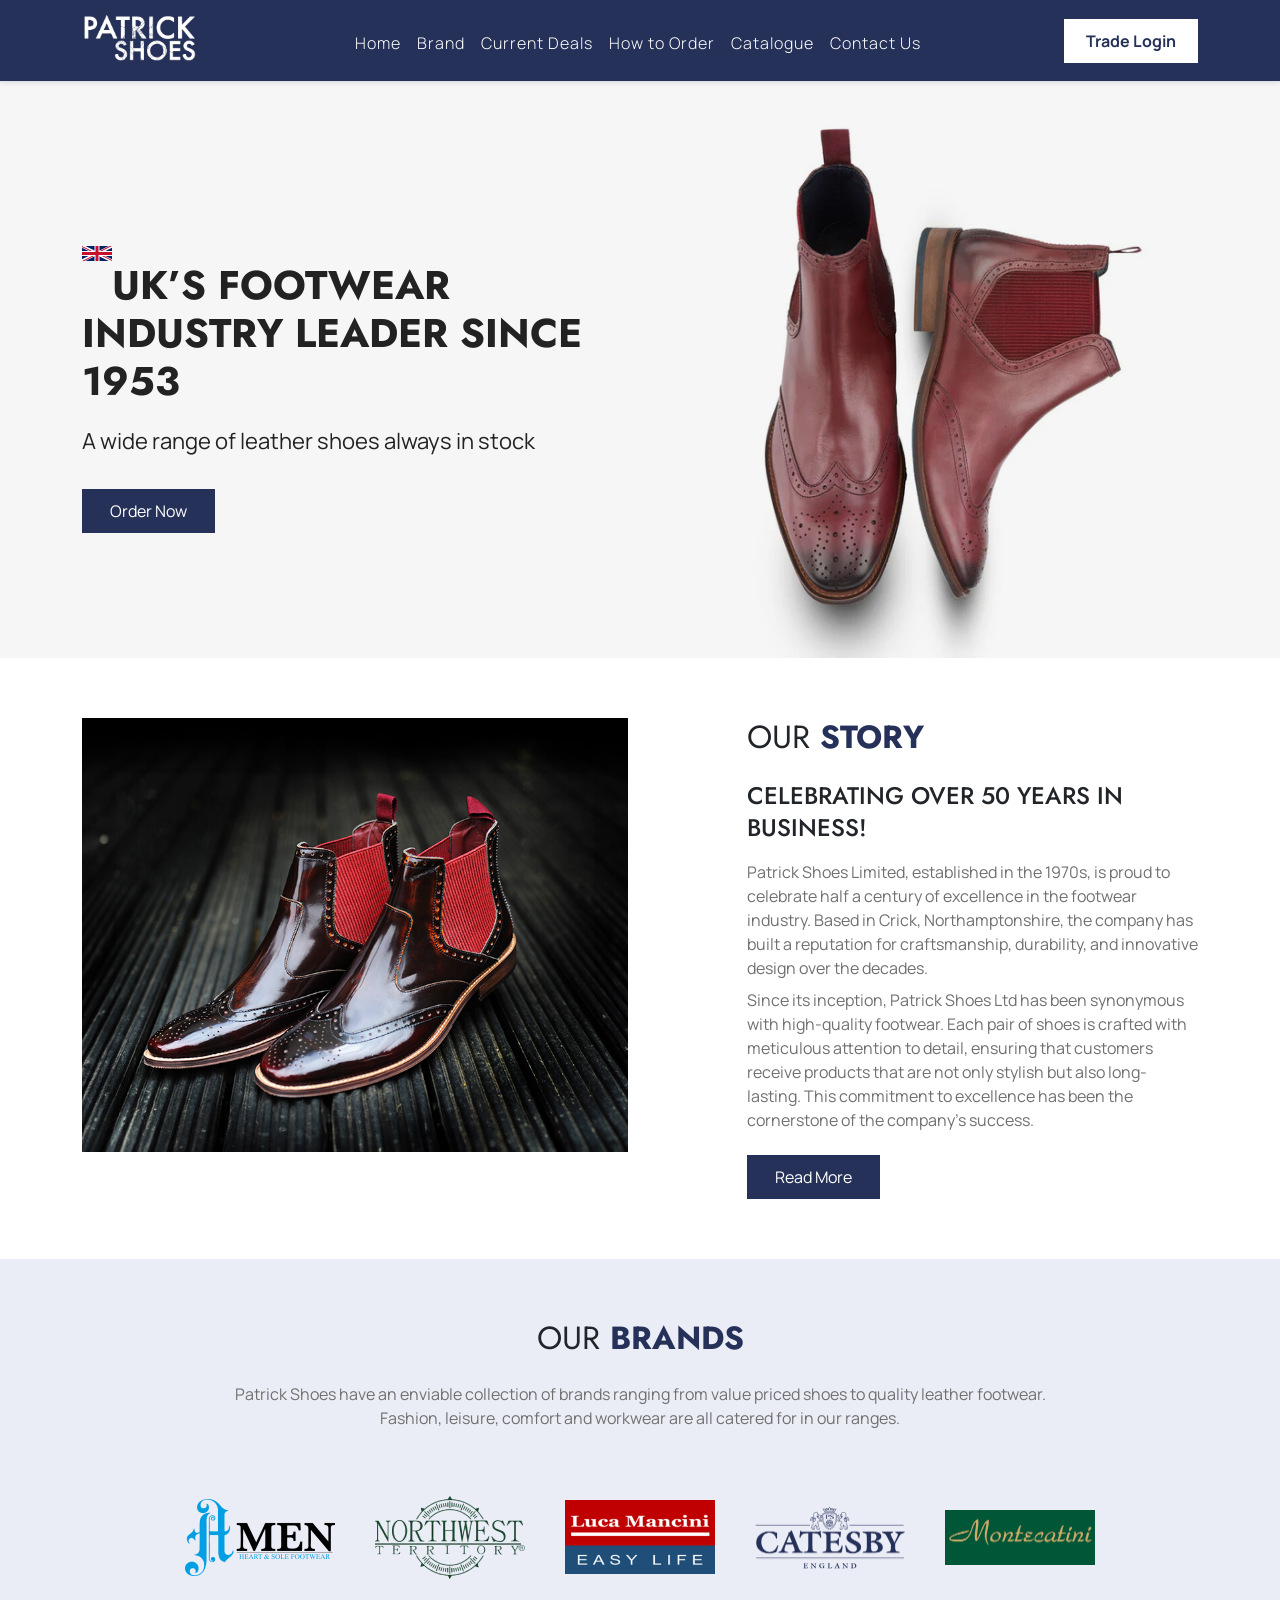
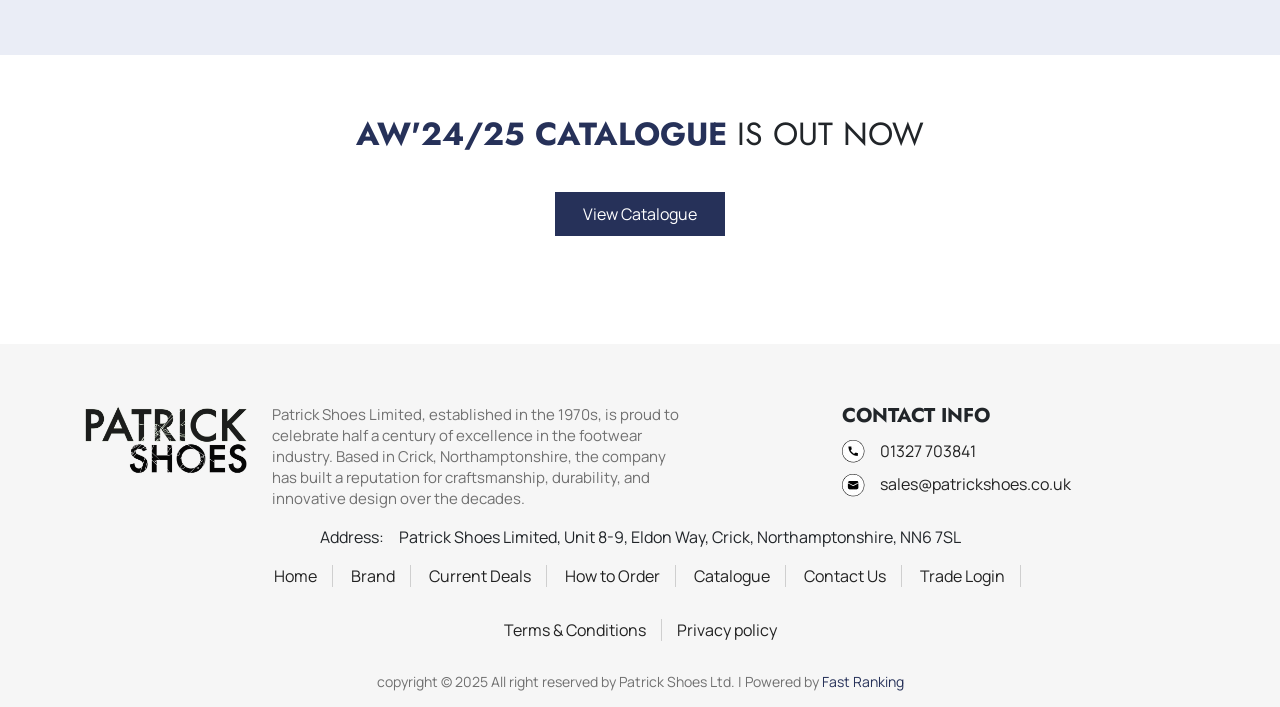
==== index.html @ e9258aca "Initial Commit" ====
<!doctype html>
<html lang="en">


<!-- Mirrored from patrickshoes.co.uk/ by HTTrack Website Copier/3.x [XR&CO'2014], Mon, 03 Nov 2025 10:37:38 GMT -->
<!-- Added by HTTrack --><meta http-equiv="content-type" content="text/html;charset=UTF-8" /><!-- /Added by HTTrack -->
<head>
  <meta charset="utf-8">
  <meta name="viewport" content="width=device-width, initial-scale=1">
  <title>Patrick Shoes</title>
  
  <link href="https://cdn.jsdelivr.net/npm/bootstrap@5.3.3/dist/css/bootstrap.min.css" rel="stylesheet"
    integrity="sha384-QWTKZyjpPEjISv5WaRU9OFeRpok6YctnYmDr5pNlyT2bRjXh0JMhjY6hW+ALEwIH" crossorigin="anonymous">
    <link rel="preconnect" href="https://fonts.googleapis.com/">
    <link rel="preconnect" href="https://fonts.gstatic.com/" crossorigin>
    <link href="https://fonts.googleapis.com/css2?family=Jost:ital,wght@0,100..900;1,100..900&amp;display=swap" rel="stylesheet">
    <link href="https://fonts.googleapis.com/css2?family=Manrope:wght@200..800&amp;display=swap" rel="stylesheet">

  <link rel="stylesheet" href="assets/css/style.css">
  
  <!--Favicon-->
  <link rel="icon" type="image/x-icon" href="assets/img/patrick-shoes-favicon.ico">

  <link rel="stylesheet" href="https://cdnjs.cloudflare.com/ajax/libs/font-awesome/6.6.0/css/all.min.css"
    integrity="sha512-Kc323vGBEqzTmouAECnVceyQqyqdsSiqLQISBL29aUW4U/M7pSPA/gEUZQqv1cwx4OnYxTxve5UMg5GT6L4JJg=="
    crossorigin="anonymous" referrerpolicy="no-referrer" />

  <link rel="stylesheet" href="https://cdnjs.cloudflare.com/ajax/libs/OwlCarousel2/2.3.4/assets/owl.carousel.min.css"
    integrity="sha512-tS3S5qG0BlhnQROyJXvNjeEM4UpMXHrQfTGmbQ1gKmelCxlSEBUaxhRBj/EFTzpbP4RVSrpEikbmdJobCvhE3g=="
    crossorigin="anonymous" referrerpolicy="no-referrer" />
  <link rel="stylesheet"
    href="https://cdnjs.cloudflare.com/ajax/libs/OwlCarousel2/2.3.4/assets/owl.theme.default.min.css"
    integrity="sha512-sMXtMNL1zRzolHYKEujM2AqCLUR9F2C4/05cdbxjjLSRvMQIciEPCQZo++nk7go3BtSuK9kfa/s+a4f4i5pLkw=="
    crossorigin="anonymous" referrerpolicy="no-referrer" />
</head>

<body>

  <header>
    <div class="top_header">
      <div class="container">
        <div class="row">
          <div class="col-6"></div>
          <div class="col-6"></div>
        </div>
      </div>
    </div>
    <div class="main_header">
      <nav class="navbar navbar-expand-lg border-bottom shadow-sm">
        <div class="container">
          <a class="navbar-brand" href="index.html"><img src="assets/img/Patrick-Shoes-logo.png" alt="logo"></a>
          <button class="navbar-toggler" type="button" data-bs-toggle="collapse"
            data-bs-target="#navbarSupportedContent" aria-controls="navbarSupportedContent" aria-expanded="false"
            aria-label="Toggle navigation">
            <span class="navbar-toggler-icon"></span>
          </button>
          <div class="collapse navbar-collapse" id="navbarSupportedContent">
            <ul class="navbar-nav m-auto mb-2 mb-lg-0">
              <li class="nav-item">
                <a class="nav-link" aria-current="page" href="index.html">Home</a>
              </li>
              <li class="nav-item">
                <a class="nav-link" href="brand.html">Brand</a>
              </li>
              <li class="nav-item">
                <a class="nav-link" href="current-deals.html">Current Deals</a>
              </li>
              <li class="nav-item">
                  <a class="nav-link" href="how-to-order.html">How to Order</a>
              </li>
              <li class="nav-item">
                  <a class="nav-link" href="catalogue.html">Catalogue</a>
              </li>
              <li class="nav-item">
                  <a class="nav-link" href="contact-us.html">Contact Us</a>
              </li>
            </ul>
            <a href="trade-login.html" class="header_cta_btn">Trade Login</a>
          </div>
        </div>
      </nav>
    </div>
  </header>
  <section class="hero_banner">
    <div class="container">
      <div class="row">
        <div class="col-xl-6 col-lg-6 col-md-6 col-sm-12 col-xs-12 align-content-center">
          <div class="hero-banner-content">
            <span class="uk-icon"><img src="assets/img/Flag_of_the_United_Kingdom.svg" alt="uk flag" class="img-fluid"></span>
            <h1 class="hero-title"><span class="uk-icon"></span>UK’s FOOTWEAR INDUSTRY LEADER Since 1953</h1>
            <!--<span class="since">Since 1953</span>-->
            <p class="hero-subtitle">A wide range of leather shoes always in stock</p>

            <a href="trade-login.html" class="custom-btn">Order Now</a>
          </div>
        </div>
        <div class="col-xl-6 col-lg-6 col-md-6 col-sm-12 col-xs-12">
          <img src="assets/img/patrickshoes-banner.webp" alt="amen-shoes" class="img-fluid hero-banner-image">
        </div>
      </div>
    </div>
  </section>

  <section class="about_us sec_padding">
    <div class="container">
      <div class="row justify-content-between">
        <div class="col-xl-6 col-lg-12 col-md-12 col-sm-12">
          <div class="about-image">
            <figure><img src="assets/img/catesby-1.jpg" alt="about us" class="img-fluid"></figure>
          </div>
        </div>
        <div class="col-xl-5 col-lg-12 col-md-12 col-sm-12 align-content-center">
          <div class="about-content">
            <h2 class="sec_title pb-3">Our <strong>Story</strong></h2>
            <h3 class="about-heading-h3 pb-2">Celebrating Over 50 Years In Business!</h3>
            <p>
              Patrick Shoes Limited, established in the 1970s, is proud to celebrate half a century of excellence in the
              footwear industry. Based in Crick, Northamptonshire, the company has built a reputation for craftsmanship,
              durability, and innovative design over the decades.
            </p>
            <p>
              Since its inception, Patrick Shoes Ltd has been synonymous with high-quality footwear. Each pair of shoes is
              crafted with meticulous attention to detail, ensuring that customers receive products that are not only
              stylish but also long-lasting. This commitment to excellence has been the cornerstone of the company's
              success.
            </p>

            <a href="about-us.html" class="custom-btn">Read More</a>
          </div>
        </div>
      </div>
    </div>
  </section>

  <section class="our_partner">
    <div class="container">
      <div class="row justify-content-center">
        <div class="col-9 text-center">
          <h2 class="sec_title pb-3">Our <strong>Brands</strong></h2>
          <p>Patrick Shoes have an enviable collection of brands ranging from value priced shoes to quality leather footwear. Fashion, leisure, comfort and workwear are all catered for in our ranges.</p>
        </div>
      </div>

      <div class="row justify-content-center">
        <div class="col-xl-2 col-lg-3 col-md-4 col-sm-6 col-xs-6 align-content-center">
          <div class="brand_logo">
            <figure>
              <img src="assets/img/brands/amen.webp" alt="brand logo" class="img-fluid brands-logo">
            </figure>
          </div>
        </div>
        <div class="col-xl-2 col-lg-3 col-md-4 col-sm-6 col-xs-6 align-content-center">
          <div class="brand_logo">
            <figure>
              <img src="assets/img/brands/northwest-territory.webp" alt="brand logo" class="img-fluid brands-logo">
            </figure>
          </div>
        </div>
        <div class="col-xl-2 col-lg-3 col-md-4 col-sm-6 col-xs-6 align-content-center">
          <div class="brand_logo">
            <figure>
              <img src="assets/img/brands/luca-mancini.webp" alt="brand logo" class="img-fluid brands-logo">
            </figure>
          </div>
        </div>
        <div class="col-xl-2 col-lg-3 col-md-4 col-sm-6 col-xs-6 align-content-center">
          <div class="brand_logo">
            <figure>
              <img src="assets/img/brands/catesby.webp" alt="brand logo" class="img-fluid brands-logo">
            </figure>
          </div>
        </div>
        <div class="col-xl-2 col-lg-3 col-md-4 col-sm-6 col-xs-6 align-content-center">
          <div class="brand_logo">
            <figure>
              <img src="assets/img/brands/MONTECATINI.webp" alt="brand logo" class="img-fluid brands-logo">
            </figure>
          </div>
        </div>
      </div>
    </div>
  </section>

  <section class="brochure_section sec_padding">
    <div class="container">

      <div class="row mb-5">
        <div class="sec-heading text-center">
          <h2 class="sec_title pb-3"><strong>AW'24/25 Catalogue</strong> is out now</h2>
          <a href="catalogue-2.html" class="custom-btn text-center">View
            Catalogue</a>
        </div>
      </div>

    </div>
  </section>



<footer>
    <div class="container">
      <div class="row">
        <div class="col-xl-8 col-lg-8 col-md-6 col-sm-12">
          <div class="footer_content">
            <div class="row">
              <div class="col-xl-3 col-lg-3 col-md-12 col-sm-12">
                <a href="index.html" class="footer_logo">
                  <img src="assets/img/Patrick-Shoes-logo.jpg" alt="logo" class="img-fluid w-100">
                </a>
              </div>
              <div class="col-xl-7 col-lg-12 col-md-12 col-sm-12">
                <div class="footer_brand_info">
                  <p>
                    Patrick Shoes Limited, established in the 1970s, is proud to celebrate half a
                    century of excellence in the footwear industry. Based in Crick,
                    Northamptonshire, the company has built a reputation for craftsmanship,
                    durability, and innovative design over the decades.
                  </p>
                </div>
              </div>
            </div>
          </div>
        </div>
        <div class="col-xl-4 col-lg-4 col-md-6 col-sm-12">
          <div class="contact_info">
            <h5 class="footer_sub-title">Contact Info</h3>

              <ul class="contact_info_list">
                <li class="footer-link">
                  <a href="tel:01327703841" class="phone-number link">
                    <span class="icon">
                      <img src="assets/img/call_icon.webp" alt="call icon" class="img-fluid">
                    </span>
                    <span class="text">01327 703841</span>
                  </a>
                </li>
                <li class="footer-link">
                  <a href="mailto:sales@patrickshoes.co.uk" class="email-id link">
                    <span class="icon">
                      <img src="assets/img/email_icon.webp" alt="email icon" class="img-fluid">
                    </span>
                    <span class="text">sales@patrickshoes.co.uk</span>
                  </a>
                </li>
              </ul>
          </div>
        </div>
        <div class="location">
          <span class="icon">
            Address:
          </span>
          <span class="text">Patrick Shoes Limited, Unit 8-9, Eldon Way, Crick, Northamptonshire, NN6 7SL</span>
        </div>
        <div class="footer_menu">
          <span><a href="index.html" class="footer_link">Home</a></span>
          <span><a href="brand.html" class="footer_link">Brand</a></span>
           <span><a href="current-deals.html" class="footer_link">Current Deals</a></span> 
          <span><a href="how-to-order.html" class="footer_link">How to Order</a></span>
          <span><a href="catalogue.html" class="footer_link">Catalogue</a></span>
          <span><a href="contact-us.html" class="footer_link">Contact Us</a></span>
          <span><a href="trade-login.html" class="footer_link">Trade Login</a></span>
          <span class="for-mob"><a href="terms-and-conditions.html" class="footer_link">Terms & Conditions</a></span>
          <span class="for-mob"><a href="privacy-policy.html" class="footer_link">Privacy Policy</a></span>
      </div>
        <p class="text-center for-desk footer_menu span"><span><a class="footer_link" href="terms-and-conditions.html">Terms & Conditions</a></span><span><a class="footer_link" href="privacy-policy.html">Privacy policy</a></span></p>
        <div class="footer_copyright">
          <p>copyright &#169; 2025 All right reserved by Patrick Shoes Ltd. | Powered by <a
              href="https://fastranking.co.uk/" class="powered_by" target="_blank">Fast Ranking</a></p>
        </div>
      </div>
    </div>
  </footer>

  <script src="https://cdn.jsdelivr.net/npm/bootstrap@5.3.3/dist/js/bootstrap.bundle.min.js"
    integrity="sha384-YvpcrYf0tY3lHB60NNkmXc5s9fDVZLESaAA55NDzOxhy9GkcIdslK1eN7N6jIeHz"
    crossorigin="anonymous"></script>
  <script src="https://cdnjs.cloudflare.com/ajax/libs/jquery/3.7.1/jquery.min.js"
    integrity="sha512-v2CJ7UaYy4JwqLDIrZUI/4hqeoQieOmAZNXBeQyjo21dadnwR+8ZaIJVT8EE2iyI61OV8e6M8PP2/4hpQINQ/g=="
    crossorigin="anonymous" referrerpolicy="no-referrer"></script>
  <script src="https://cdnjs.cloudflare.com/ajax/libs/OwlCarousel2/2.3.4/owl.carousel.min.js"
    integrity="sha512-bPs7Ae6pVvhOSiIcyUClR7/q2OAsRiovw4vAkX+zJbw3ShAeeqezq50RIIcIURq7Oa20rW2n2q+fyXBNcU9lrw=="
    crossorigin="anonymous" referrerpolicy="no-referrer"></script>
    <script src="assets/js/script.js"></script>
</body>


<!-- Mirrored from patrickshoes.co.uk/ by HTTrack Website Copier/3.x [XR&CO'2014], Mon, 03 Nov 2025 10:37:48 GMT -->
</html>
---- assets/css/style.css ----
*{
    margin: 0;
    padding: 0;
}
body{
  font-family: "Manrope", sans-serif;
  font-optical-sizing: auto;
  font-weight: normal;
  font-style: normal;
}

.sec_padding{
    padding-top: 60px;
}
.sec_title{
    font-weight: 400;
}
.sec_title strong{
    color: #263159;
}
p{
    color: #707070;
}
h1, h2, h3, h4, h5, h6{
    font-family: "Jost", sans-serif;
    text-transform: uppercase;
}

header{
    transition: ease-in-out 0.5s;
    background-color: #263159;
}
.scrolled header{
    position: fixed;
    background-color: #263159;
    width: 100%;
    top: 0;
    z-index: 9;
    transform: translateY(0%);
    transition: ease-in-out 0.5s;
}

.navbar-brand img{
    height: 55px;
}
.navbar-toggler{
    border-radius: 0;
}
.navbar-toggler:focus{
    box-shadow: none;
}
.nav-link{
    color: white;
    font-weight: 300;
    letter-spacing: 1px;
}
.nav-link:focus, .nav-link:hover{
    color: #fff;
}
.navbar-toggler{
    border: 0px solid;
}
.navbar-toggler-icon{
    background-image: url(../img/menu-icon.svg);
}
@media (max-width: 991px){
    .navbar-collapse{
        padding-bottom: 40px;
    }
    .navbar-nav{
        padding-bottom: 23px;
        padding-top: 30px;
    }
}
.header_cta_btn{
    text-decoration: none;
    font-weight: bold;
    background-color: #fff;
    color: #263159;
    padding: 10px 22px;
    border-radius: 0px;
    transition: all 0.5s;
}
.header_cta_btn:hover{
    background-color: #fff;
    color: #263159;
    transition: all 0.5s;
}
.hero_banner{
    background-color: #f6f6f6;
}
.hero-title{
    font-weight: 700;
    color: #222;
}
@media (max-width: 991px){
    .hero-title{
        font-size: 28px;
        line-height: 36px;
    }
    .hero-subtitle {
        font-size: 18px !important;
        line-height: 24px;
    }
    .footer_logo img{
        width: 35% !important;
    }
}
.hero-title span.highlight{
    color: #263159;
    font-weight: bold;
}
.hero-title span.since{
    color: #263159;
    font-weight: 400;
    text-transform: capitalize;
    font-size: 18px;
}
.hero-subtitle{
    color: #222;
    font-size: 22px;
    margin-top: 20px;
}
.hero-banner-image{
    mix-blend-mode: multiply;
}
.hero_banner .row{
    padding-top: 30px;
}
@media (max-width: 767px){
    .hero_banner .container .row{
        flex-direction: column-reverse;
    }
    .hero-banner-content{
        padding-top: 50px;
        padding-bottom: 50px;
    }
}
@media (min-width: 479px) and (max-width: 767px) {
    .hero-banner-image{
        width: 75%;
    }
}

.about-heading-h3{
    font-size: 24px;
    line-height: 32px;
}
.custom-btn{
    background-color: #263159;
    color: #fff;
    text-decoration: none;
    padding: 10px 28px;
    border-radius: 0px;
    display: inline-block;
    margin-top: 15px;
    transition: all 0.5s linear;
}
.custom-btn:hover{
    background-color: #1d1e1d;
    transition: all 0.5s linear;
    padding: 10px 35px;
}
.about-image, .about-content{
    padding-bottom: 60px;
}

.brochure_section{
    padding-bottom: 60px;
}
.brochure_content p strong{
    color: #000;
}
@media (max-width: 991px){
    .brochure_section .container .row:nth-child(3){
        flex-direction: column-reverse;
        margin-top: 60px;
    }
}


.our_partner{
    padding-top: 60px;
    padding-bottom: 60px;
    background-color: #eaedf6;
}
.our_partner .container .row:first-child{
    padding-bottom: 50px;
}
.brand_logo figure{
    text-align: center;
}

.footer_logo img{
    mix-blend-mode: multiply;
}
.footer_brand_info p{
    font-size: 15px;
    line-height: 21px;
}
.footer_sub-title{
    font-weight: bold;
    margin-bottom: 10px;
}
.contact_info_list{
    padding-inline-start: 0px;
}
.contact_info_list li{
    list-style-type: none;
}
.contact_info_list li:first-child{
    margin-bottom: 8px;
}
.contact_info_list li a{
    color: #222;
    text-decoration: none;
    display: flex;
    gap: 15px;
    align-items: center;
}
.footer_menu{
    padding-top: 15px;
    padding-bottom: 15px;
}
.footer_menu span{
    border-right: 1px solid #9999996b;
    padding: 0px 15px;
}
.footer_menu span:last-child{
    border-right: 0px solid;
}
.footer_link{
    text-decoration: none;
    color: #222;
}
@media (min-width: 768px){
    .footer_menu{
        text-align: center;
    }
    .footer_copyright p {
        font-size: 14px;
        line-height: 18px;
    }
}
@media (max-width: 767px){
    .footer_menu span:first-child{
        padding-left: 0px;
    }
    .location{
        justify-content: start !important;
    }
    .footer_copyright p{
        font-size: 12px;
        line-height: 16px;
    }
    .location {
        display: initial !important;
    }
}

.footer_copyright p{
    text-align: center;
}
.footer_copyright p a{
    color: #263159;
    text-decoration: none;
}
.location{
    display: flex;
    justify-content: center;
    align-items: center;
    gap: 15px;
}

footer{
    padding-top: 60px;
    background-color: #f6f6f6;
}


/* .page_banner{
    background-color: #263159;
    height: 300px;
} */
.page-banner-content .hero-title{
    padding: 60px 0;
}
.brands_logo{
    padding-bottom: 60px;
}
figure .brands-logo{
    width: 150px;
}
.brands_logo figure{
    text-align: center;
}


.about_page_content{
    padding-bottom: 60px;
}

.product_card{
    padding-bottom: 20px;
}
.card_item{
    margin-bottom: 40px;
    box-shadow: var(--bs-box-shadow-sm);
}
.style_name{
    display: inline-block;
    font-weight: bold;
}
.product_title{
    display: inline-block;
    font-weight: normal;
}
.product_size{
    color: #888;
}
.card_media figure{
    background-color: #f9f9f9;
    aspect-ratio: 1/1;
}
.card_media figure img{
    mix-blend-mode: multiply;
    object-fit: cover;
    aspect-ratio: 1/1;
}
.card_details{
    padding: 20px 15px;
}
.product_brand{
    color: #888;
}
.product_descr{
    padding-top: 25px;
    color: #222;
}
@media (min-width: 992px) and (max-width: 1199px){
    .card_details .d-flex{
        flex-direction: column;
    }
}
@media (min-width: 576px) and (max-width: 767px){
    .card_details .d-flex{
        flex-direction: column;
    }
}
@media (max-width: 479px){
    .card_details .d-flex{
        flex-direction: column;
    }
}

.payment_info p{
    color: #000;
    margin-bottom: 6px;
}
.payment_info ul{
    padding-inline-start: 0px;
}
.payment_info ul li{
    padding-bottom: 10px;
    list-style-type: none;
}
.payment_info ul li a{
    text-decoration: none;
    color: #000;
}
p.note {
    font-size: 14px;
    font-weight: 600;
    text-transform: capitalize;
}
.carriage_block p{
    color: #000;
}
.carriage ul{
    padding-inline-start: 0px;
}
.carriage ul li{
    padding-bottom: 10px;
    list-style-type: none;
}
.payment_block, .carriage_block{
    border: 2px dashed #99999938;
    padding: 30px;
    height: 100%;
    background-color: #f6f6f67d;
}
.order_guide2 h5{
    font-weight: bold;
    color: #263159;
}
.order_guide2{
    padding-bottom: 60px;
}
.sales-name{
    display: block;
}
.sales_details p{
    font-size: 19px;
    line-height: 25px;
    color: #000;
    margin-bottom: 0px;
    padding-bottom: 7px;
}
.sales_details p a{
    text-decoration: none;
    color: #000;
    transition: all 0.3s linear;
}
.sales_details p a:hover{
    color: #263159;
    transition: all 0.3s linear;
}
.sales_details p a:hover span.icon{
    background-color: #263159;
    transition: all 0.3s linear;
}
.sales_details p a:hover span.icon svg path{
    stroke: #fff;
    transition: all 0.3s linear;
}
.sales_details p a:hover span.icon.address svg path, .sales_details p a:hover span.icon.time svg path{
    fill: #fff;
    transition: all 0.3s linear;
}
.sales_details p a:hover span.icon svg rect{
    stroke: #fff;
    transition: all 0.3s linear;
}
.sales_details p span.icon{
    display: inline-block;
    width: 32px;
    height: 32px;
    border: 1px solid #444;
    border-radius: 50%;
    text-align: center;
    align-content: center;
    margin-right: 12px;
    transition: all 0.3s linear;
}
.sales_details p span.icon svg{
    width: 20px;
}
.sales_details h5{
    padding-bottom: 15px;
}
.guide_container{
    background-color: #eaedf6;
    padding: 30px;
}
.size_range_tables{
    padding-bottom: 60px;
}
.title-h3{
    font-weight: normal;
    text-align: center;
}
.title-h3 span{
    font-weight: bold;
    color: #263159;
}

table{
    border: 1px solid;
}
table tr{
    border-bottom: 1px solid;
}
table tr td{
    border-right: 1px solid;
    text-align: center;
    padding: 6px;
    font-weight: 500;
}
table tr td:first-child{
    font-weight: bold;
    text-transform: uppercase;
    font-family: "Jost", sans-serif;
    color: #263159;
}
.size_table .table-heading{
    border: 1px solid;
    padding: 6px;
    text-align: center;
    background-color: #263159;
    color: #fff;
}

.mb-60{
    margin-bottom: 60px;
}
.carriage_block p {
    font-size: 15px;
}
.qr-code-des{
    font-size: 13px !important;
    line-height: 18px;
    display: grid;
    place-items: baseline;
    margin-top: 15px;
    color: #263159 !important;
}
.theme-text-color{
    color: #263159;
}
.catalogue_content{
    background-color: #eaedf6;
    padding: 30px;
}
.about-content p{
    margin-bottom: 0.5rem;
}


/* Brand read more content */

.moreContent{
    display: inline-block;
    max-height: 0px;
    overflow: hidden;
    transition: max-height ease-in-out 0.5s;
}
.moreContent.expand{
    max-height: 100%;
    transition: max-height ease-in-out 0.5s;
}
.expandContent{
    font-size: 14px;
    color: #263159;
    letter-spacing: 1px;
    border-bottom: 1px solid;
    cursor: pointer;
}


ol.terms-order-list li{
    margin-bottom: 13px;
}
ol li p, ul li p{
    color: #000;
}
.small_catalogue{
    display: flex;
    gap: 50px;
    justify-content: center;
}
.small_catalogue .patrick img {
    width: 40%;
}
.small_catalogue .amen img{
    width: 42%;
}
.small-cat-name:nth-child(1){
    text-align: right;
}
.small_catalogue .patrick a, .small_catalogue .amen a{
    text-decoration: none;
    display: flex;
    flex-direction: column;
    justify-content: center;
    align-items: flex-end;
    color: #000;
    font-weight: 500;
}
.small_catalogue .amen a{
    align-items: flex-start;
}
.small_catalogue .patrick{
    text-align: right;
    width: 46%;
}
.small_catalogue .amen{
    text-align: left;
    width: 45%;
    align-content: end;
}
@media (min-width: 991px){
    .small_catalogue .patrick{
        padding-right: 40px;
    }
    .small_catalogue .amen{
        padding-left: 15px;
        align-content: end;
    }
}
.small_catalogue .patrick .small-cat-name{
    width: 40%;
    padding-top: 15px;
}
.small_catalogue .amen .small-cat-name{
    width: 42%;
    padding-top: 15px;
}
.small-cat-name{
    font-size: 13px;
    line-height: 18px;
    text-align: center;
}
@media (max-width: 767px){
    .small_catalogue .patrick img {
        width: 70%;
    }
    .small_catalogue .amen img{
        width: 70%;
    }
    .small_catalogue .patrick .small-cat-name{
        width: 70%;
    }
    .small_catalogue .amen .small-cat-name{
        width: 70%;
    }
}
@media (max-width: 479px) {
    .small_catalogue .amen img {
        width: 100%;
    }
    .small_catalogue .patrick img {
        width: 100%;
    }
    .small_catalogue .patrick .small-cat-name {
        width: 100%;
    }
    .small_catalogue .amen .small-cat-name {
        width: 100%;
    }
    .small_catalogue{
        gap: 35px;
    }
}

span.uk-icon{
    display: inline-block;
    width: 30px;
}
span.uk-icon img{
    /*padding-bottom: 72%;*/
    margin-right: 5px;
    margin-top: 5px;
    position: relative;
    bottom: 0;
}

@media (max-width: 991px){
    .brand_desciption_row .row:nth-child(even){
        flex-direction: column-reverse;
    }
    .order_guide2 .container .row .block_items {
        margin-bottom: 30px;
    }
    .info_block{
        margin-bottom: 20px;
    }
    /*span.uk-icon img{*/
    /*    padding-bottom: 33%;*/
    /*}*/
}

.contact_list li{
    font-size: 19px;
    line-height: 26px;
    margin-bottom: 12px;
    list-style-type: none;
    display: flex;
    gap: 15px;
}
.contact_detail .f-p{
    padding-top: 25px;
}
.contact_list{
    padding-inline-start: 0;
    padding-top: 20px;
}
.contact_detail_form form input, .contact_detail_form form textarea{
    margin-bottom: 15px;
}
.contact_detail_form{
    padding-top: 25px;
    margin-bottom: 60px;
}
.contact_detail{
    margin-bottom: 60px;
}
.submit-btn{
    background-color: #263159;
    color: #fff;
    text-decoration: none;
    padding: 10px 28px;
    border-radius: 0px;
    display: inline-block;
    margin-top: 15px;
    transition: all 0.5s linear;
}
.submit-btn:hover{
    background-color: #1d1e1d;
    transition: all 0.5s linear;
}
input.form-control, textarea.form-control, select.form-select {
    border-radius: 0px;
}
@media (min-width: 992px){
    .for-mob{
        display: none;
    }
}
@media (max-width: 991px){
    .for-desk{
        display: none;
    }
    .footer_menu span {
        padding: 0px 7px;
    }
    .about-image {
        padding-bottom: 20px;
    }
    /* .1-p_tag{
        margin-bott
    } */
    .brand_desciption_row .row{
        padding-bottom: 20px;
    }
}

.msg-sent{
    font-weight: 500;
    margin-top: 15px;
    color: #198754;
}
.msg-failed{
    font-weight: 500;
    margin-top: 15px;
    color: #c50215;
}

.product_descr p{
    margin-bottom: 0px;
}
.product_descr p b{
    color: #444;
}
.owl-carousel .owl-item img{
    object-fit: cover;
    aspect-ratio: 1/1;
}

.order-btn{
    background-color: #263159;
    color: #fff;
    text-decoration: none;
    padding: 10px 28px;
    border-radius: 0px;
    display: inline-block;
    margin-top: 30px;
}
.material-icon li span:first-child{
    overflow: hidden;
    aspect-ratio: 1 / 1;
    display: inline-block;
    padding: 6px;
}
.material-icon li span:first-child img{
    border-radius: 50%;
}
.material-icon li span:last-child{
    display: block;
    text-align: center;
    font-size: 12px;
    font-weight: 500;
    color: #000;
}
ul.material-icon {
    padding-inline-start: 0px;
    display: flex;
    gap: 15px;
    justify-content: center;
    margin-bottom: 0px;
}
ul.material-icon li{
    list-style-type: none;
    text-align: center;
}
.material-container{
    background-color: #f6f6f6;
    padding: 12px;
    margin-bottom: 1rem;
}
.product_size, .product_brand, .produt_color, .pack_size{
    color: #222;
}
@media (min-width: 768px){
    .detail-container {
        height: 130px;
    }
}
@media (max-width: 768px) and (min-width: 576px){
    .detail-container {
        height: 165px;
    }
}

/****************Login page CSS start****************/
.login-panel-container{
    height: 80vh;
    align-content: center;
}
.login_btn{
    background-color: #263159;
    color: #fff;
    text-decoration: none;
    padding: 10px 28px;
    border-radius: 0px;
    display: inline-block;
    margin-top: 30px;
    border: 0px;
    transition: all 0.5s linear;
}
.login_btn:hover{
    background-color: #1d1e1d;
    transition: all 0.5s linear;
}
.form_heading{
    padding-bottom: 30px;
}
.login-form {
    border: 1px solid #eaedf6;
    padding: 45px 30px;
}
.login_failed{
    color: red;
    padding-top: 17px;
}
.login_heading_text{
    text-align: center;
    color: #263159;
    font-weight: 500;
}
/****************Login page CSS end****************/

/****************Order form page CSS start****************/

.product_order_form{
    padding-bottom: 60px;
}
.order_form form label{
    margin-bottom: 4px;
    letter-spacing: 0.5px;
}
.addButton, .closeButton{
    color: #263159;
    font-size: 15px;
    letter-spacing: 0.5px;
    font-weight: 500;
    cursor: pointer;
}
.product_attribute_container{
    border: 1px solid #dee2e6;
    padding: 22px 10px;
    margin-top: 20px;
    margin-bottom: 20px;
    background-color: #f6f6f67d;
}
#dynamicFields .productAttr{
    border-top: 1px solid #99999942;
    padding-top: 20px;
    margin-top: 25px;
}
.row.size_qty {
    border-top: 0px !important;
}
#addMoreStyle{
    display: inline-block;
    position: absolute;
    margin-top: -39px;
    margin-left: -125px;
}
.order_des_text{
    color: #263159;
    font-weight: 500;
}
.logout_btn{
    color: #263159;
    text-decoration: none;
    text-align: right;
}
.logout{
    display: flex;
    align-items: center;
    justify-content: end;
    gap: 5px;
}
.welcome{
    display: flex;
    align-items: center;
    gap: 10px;
}
.removeBtn{
    text-align: right;
    text-decoration: underline;
    color: #263159;
    cursor: pointer;
}
/****************Order form page CSS end****************/

/* Basic styling for the popup */
.popup {
    display: none; /* Hidden by default */
    position: fixed;
    left: 50%;
    top: 50%;
    transform: translate(-50%, -50%);
    background-color: white;
    padding: 20px;
    box-shadow: 20px 8px 25px rgba(0, 0, 0, 0.25);
    z-index: 100;
}

.popup.show {
    display: block; /* Show the popup when message is sent */
}

.popup button {
    margin-top: 10px;
    padding: 5px 10px;
    cursor: pointer;
}
.popup_status_icon{
    text-align: center;
    padding-bottom: 10px;
}
.close_btn{
    position: absolute;
    top: 0;
    right: 0;
    margin-right: 35px;
    margin-top: 35px;
}
.popup-title{
    font-weight: bold;
    text-align: center;
    font-size: 26px;
    margin-top: 0px;
    margin-bottom: 15px;
}
.popup-title.failed{
    color: red;
}
.popup-title.success{
    color: green;
}
p.popup_text {
    color: #000;
    text-align: center;
}
.popup_content{
    border: 3px solid #2b2f57;
    padding: 20px;
}
#phoneError{
    margin-top: 10px;
    margin-bottom: 0px;
}
.Heading404{
    font-size: 46px;
    font-family: "Jost", sans-serif;
    color: #000;
    font-weight: bold;
    line-height: 54px;
}
.page-error-text{
    font-size: 26px;
    line-height: 34px;
    color: #000;
}
.error-page-content {
    padding: 40px 0 55px 0;
}
.bear-img{
    width: 70%;
}
@media (max-width: 479px){
    .page-error-text {
        font-size: 22px;
        line-height: 30px;
    }
}
@media (min-width: 768px){
    .Heading404{
        font-size: 90px;
        line-height: 100px;
    }
    .error-page-content {
        padding: 60px 0 75px 0;
    }
}
@media (min-width: 480px) and (max-width: 767px){
    .Heading404{
        font-size: 64px;
        line-height: 72px;
    }
}
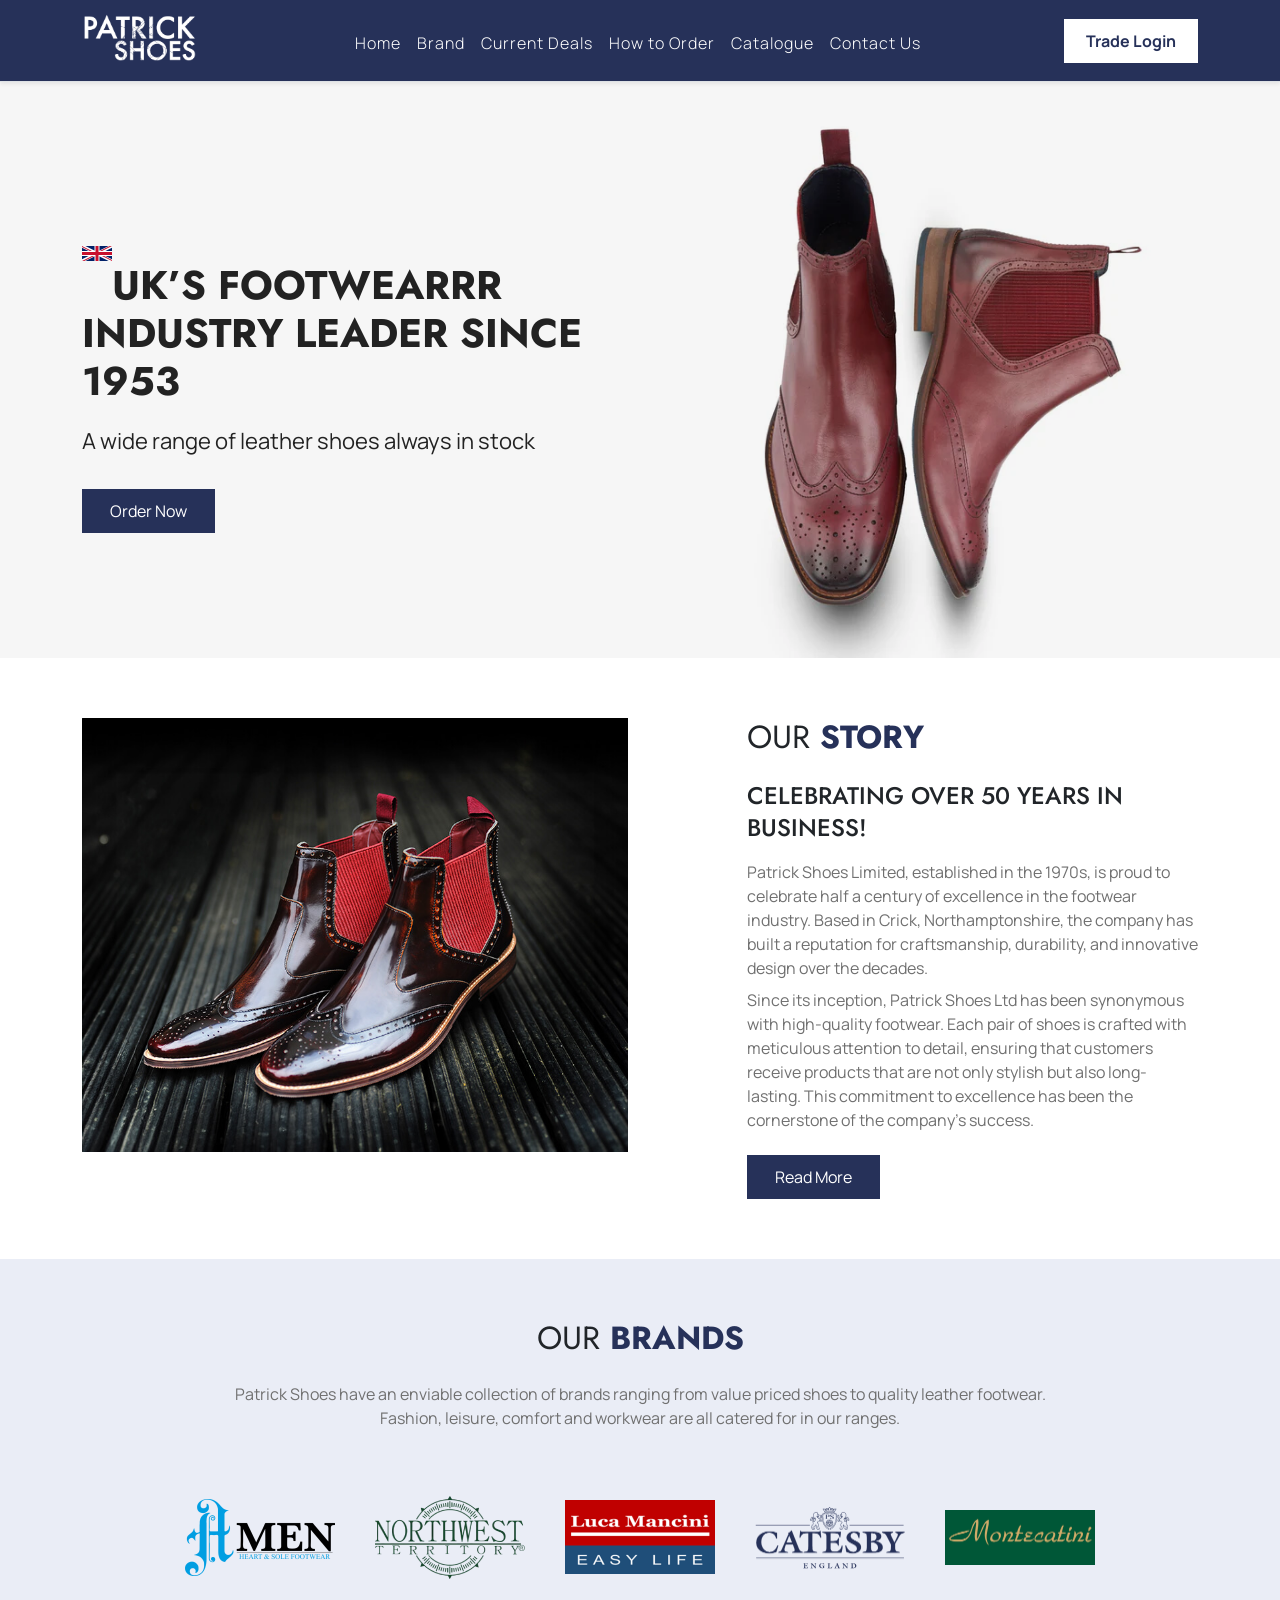
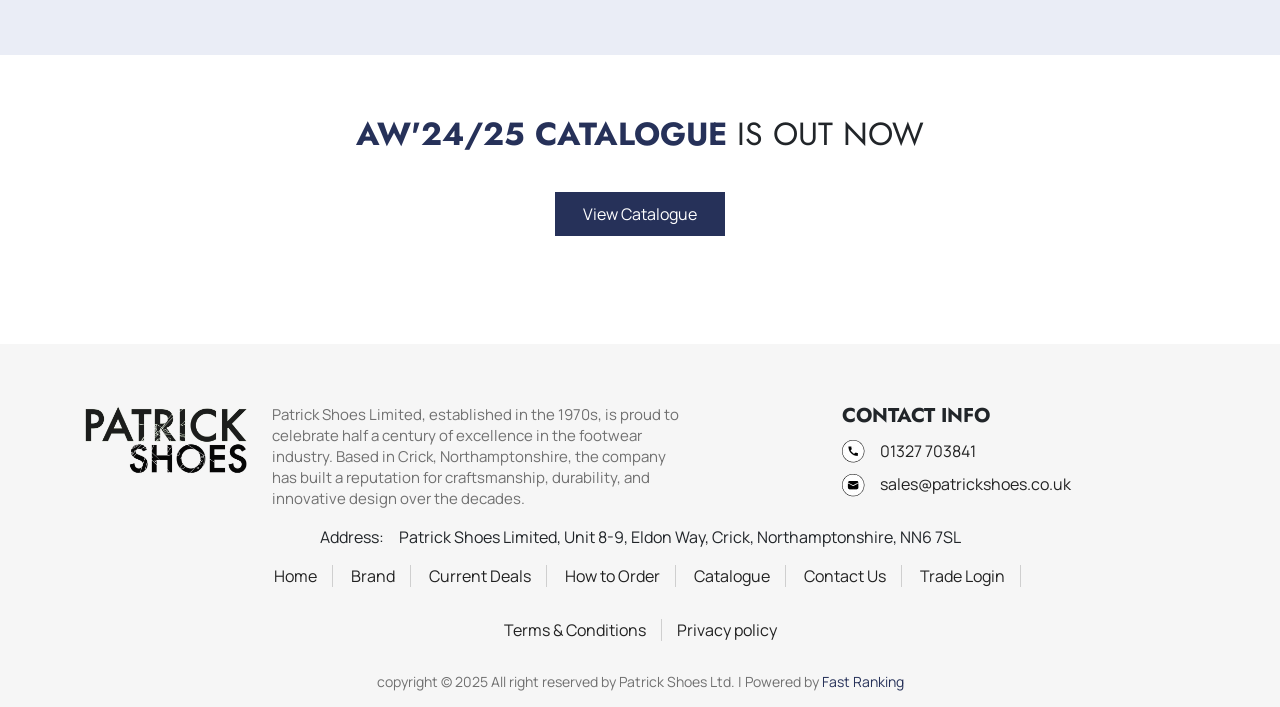
==== commit 9e3c652e: "First Commit" ====
--- a/index.html
+++ b/index.html
@@ -87,7 +87,7 @@
         <div class="col-xl-6 col-lg-6 col-md-6 col-sm-12 col-xs-12 align-content-center">
           <div class="hero-banner-content">
             <span class="uk-icon"><img src="assets/img/Flag_of_the_United_Kingdom.svg" alt="uk flag" class="img-fluid"></span>
-            <h1 class="hero-title"><span class="uk-icon"></span>UK’s FOOTWEAR INDUSTRY LEADER Since 1953</h1>
+            <h1 class="hero-title"><span class="uk-icon"></span>UK’s FOOTWEARrr INDUSTRY LEADER Since 1953</h1>
             <!--<span class="since">Since 1953</span>-->
             <p class="hero-subtitle">A wide range of leather shoes always in stock</p>
 
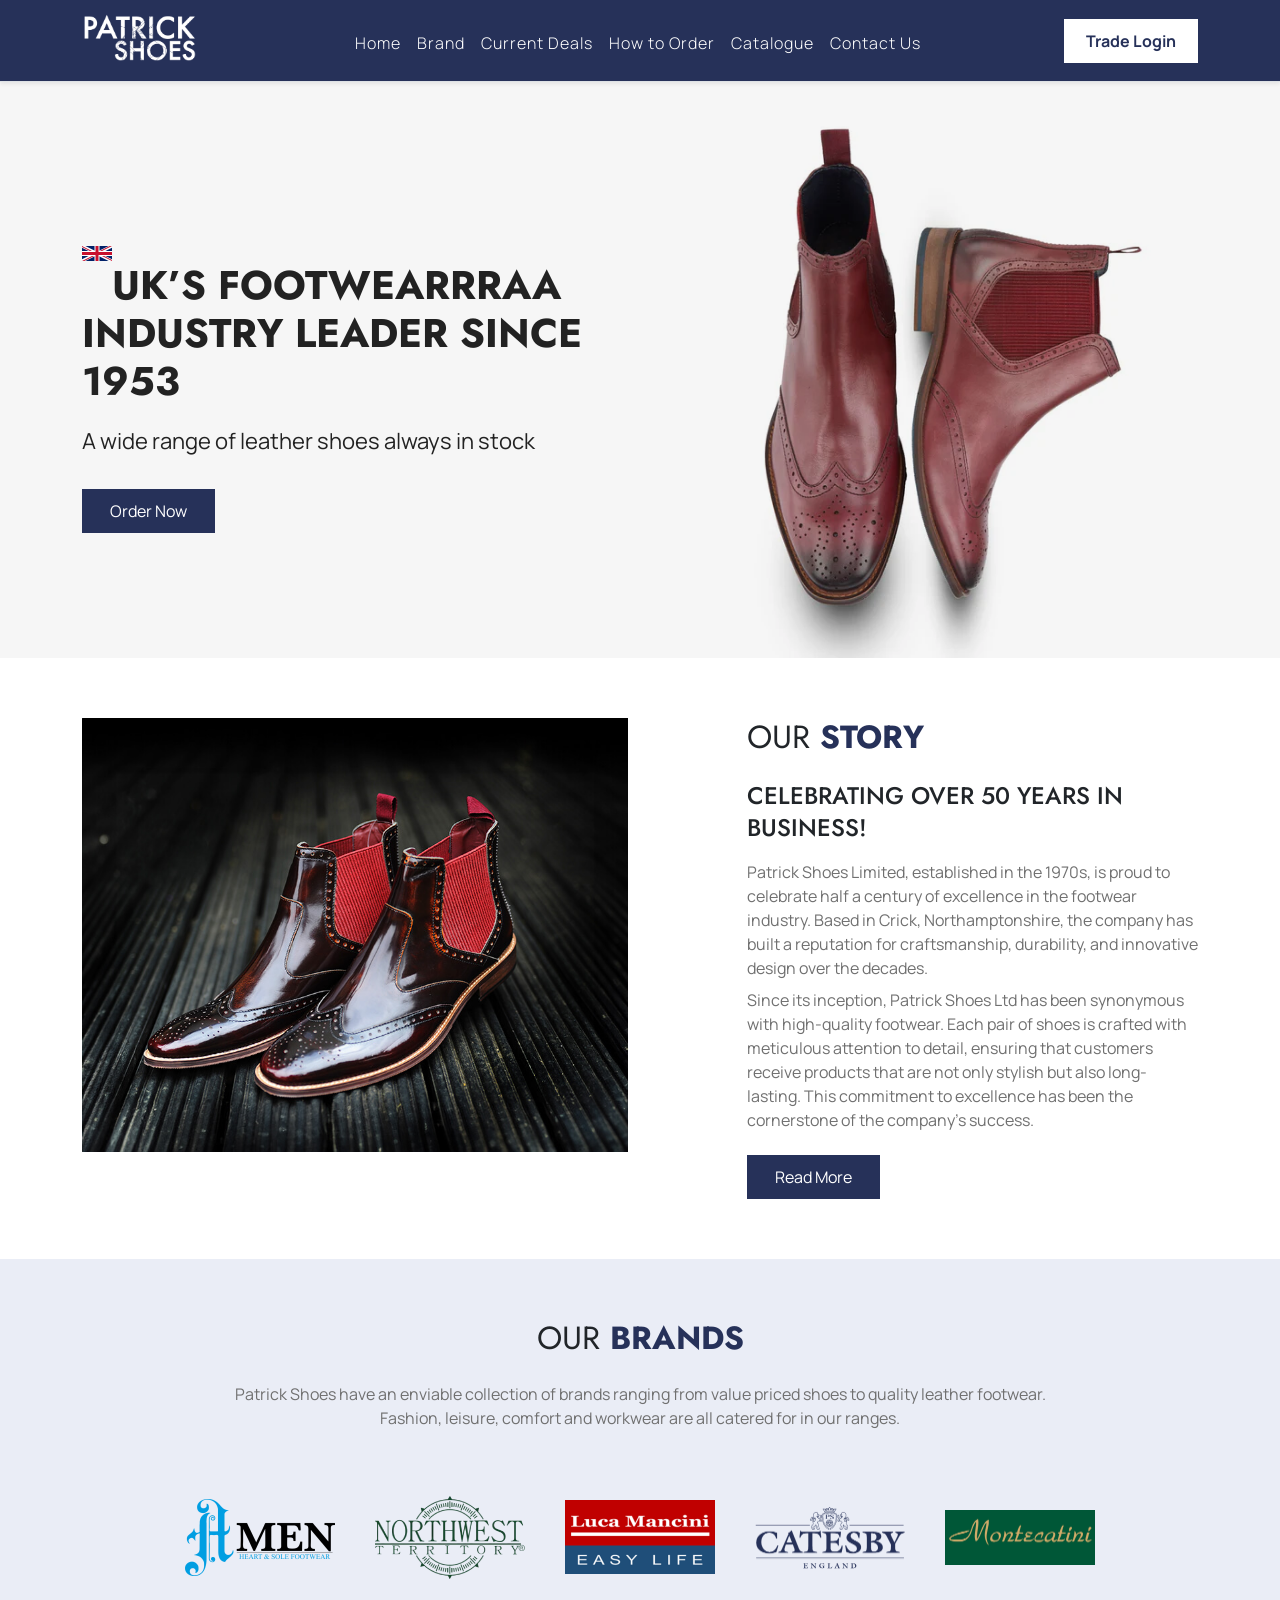
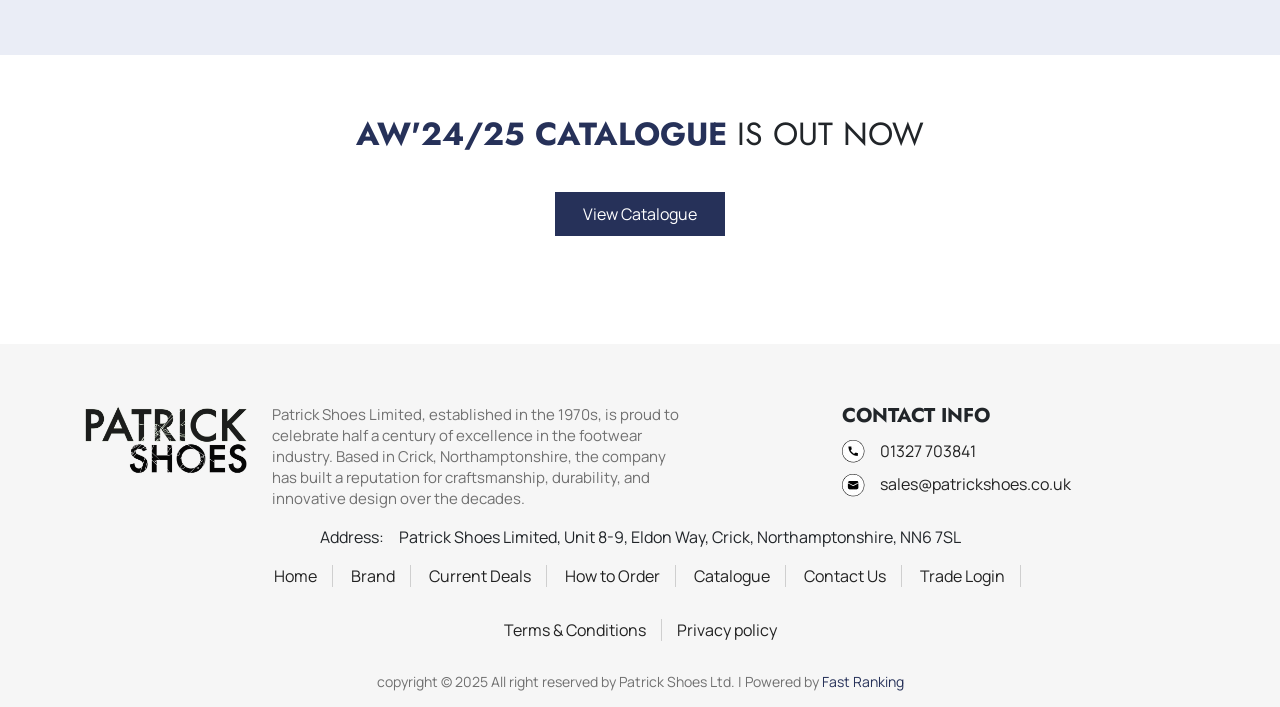
==== commit 53d83518: "Sec Commit" ====
--- a/index.html
+++ b/index.html
@@ -87,7 +87,7 @@
         <div class="col-xl-6 col-lg-6 col-md-6 col-sm-12 col-xs-12 align-content-center">
           <div class="hero-banner-content">
             <span class="uk-icon"><img src="assets/img/Flag_of_the_United_Kingdom.svg" alt="uk flag" class="img-fluid"></span>
-            <h1 class="hero-title"><span class="uk-icon"></span>UK’s FOOTWEARrr INDUSTRY LEADER Since 1953</h1>
+            <h1 class="hero-title"><span class="uk-icon"></span>UK’s FOOTWEARrraa INDUSTRY LEADER Since 1953</h1>
             <!--<span class="since">Since 1953</span>-->
             <p class="hero-subtitle">A wide range of leather shoes always in stock</p>
 
